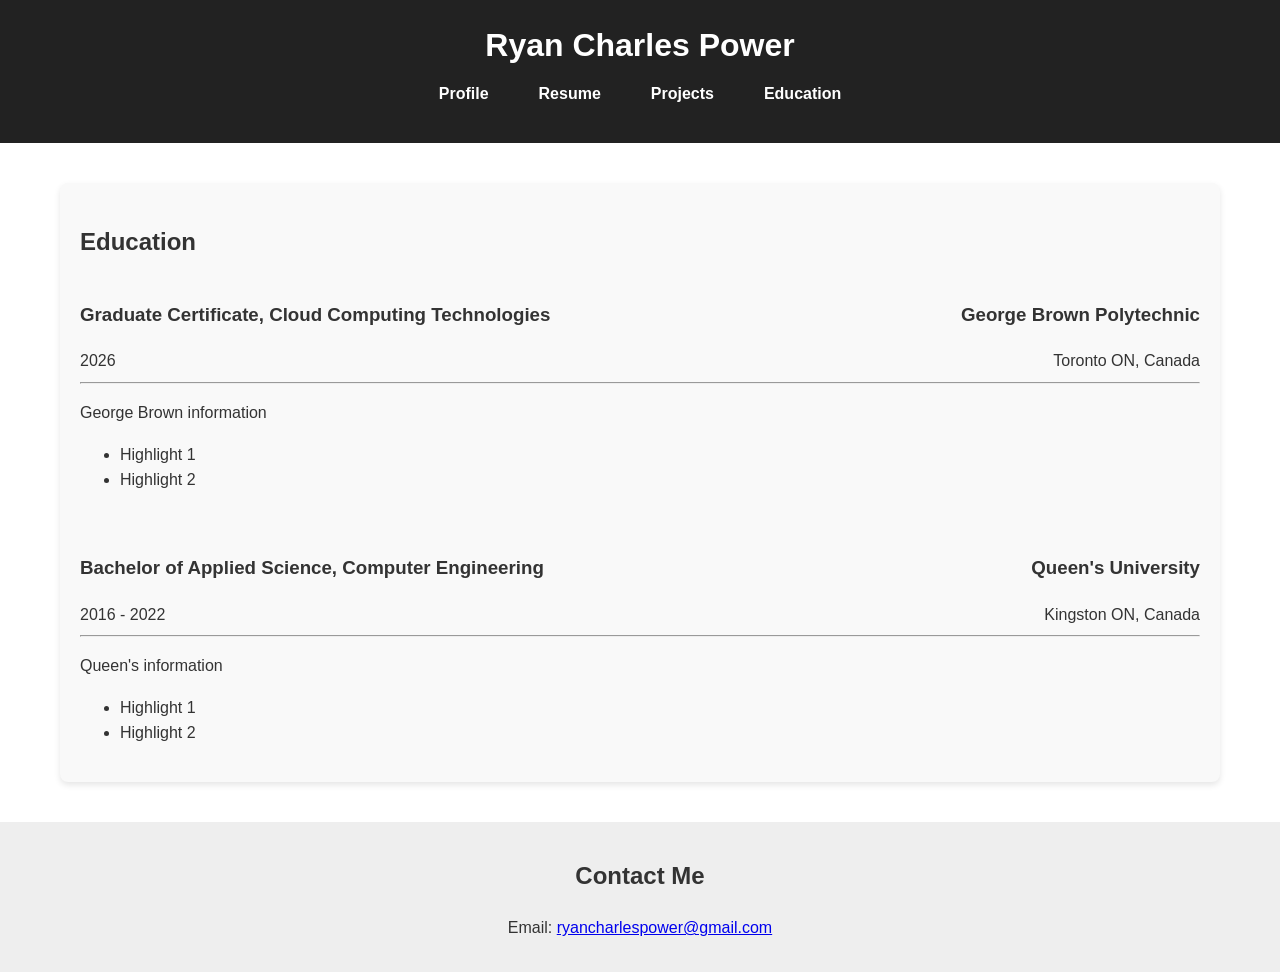
==== education.html @ f2cc6e6d "Put in detailed placeholder for resume. Fixed positioning in resume and education. Added favicon and" ====
<!DOCTYPE html>
<html lang="en">

    <head>
        <meta charset="UTF-8">
        <link rel="stylesheet" href="css/styles.css">
        <title>Ryan Charles Power | Portfolio</title>

        <!-- FAVICONS -->
        <link rel="icon" type="image/png" sizes="32x32" href="resources/favicon-32x32.png">
        <link rel="icon" type="image/png" sizes="16x16" href="resources/favicon-16x16.png">
    </head>

    <body>
        <header>
            <h1>Ryan Charles Power</h1>

            <nav>
                <ul>
                    <li><a href="index.html">Profile</a></li>
                    <li><a href="resume.html">Resume</a></li>
                    <li><a href="projects.html">Projects</a></li>
                    <li><a href="education.html">Education</a></li>
                </ul>
            </nav>
        </header>

        <main>
            <section>
                <h2>Education</h2>

                <!--George Brown Polytechnic-->
                <div class="container">
                    <div class="left-text"><h3>Graduate Certificate, Cloud Computing Technologies</h3></div>
                    <div class="right-text"><h3>George Brown Polytechnic</h3></div>
                </div>
                <div class="container">
                    <div class="left-text">2026</div>
                    <div class="right-text">Toronto ON, Canada</div>
                </div>
                <hr>
                <p>George Brown information</p>
                <ul>
                    <li>Highlight 1</li>
                    <li>Highlight 2</li>
                </ul>

                <!--Queen's University-->
                <br>
                <div class="container">
                    <div class="left-text"><h3>Bachelor of Applied Science, Computer Engineering</h3></div>
                    <div class="right-text"><h3>Queen's University</h3></div>
                </div>
                <div class="container">
                    <div class="left-text">2016 - 2022</div>
                    <div class="right-text">Kingston ON, Canada</div>
                </div>
                <hr>
                <p>Queen's information</p>
                <ul>
                    <li>Highlight 1</li>
                    <li>Highlight 2</li>
                </ul>
            </section>
        </main>

        <footer>
            <h2>Contact Me</h2>
            <p>Email: <a href="mailto:ryancharlespower@gmail.com">ryancharlespower@gmail.com</a></p>
        </footer>
    </body>
</html>
---- css/styles.css ----
/* Reset default browser styles */
* {
    box-sizing: border-box;
}

body {
    margin: 0;
    font-family: 'Roboto', sans-serif;
    color: #333;
    line-height: 1.6;
}

/* Header */
header {
    background-color: #222;
    color: white;
    padding: 20px;
    text-align: center;
    display: flex;
    flex-direction: column;
    align-items: center;
    position: sticky;
    top: 0;
    z-index: 100;
}

header h1 {
    margin: 0;
}

/* Navigation */
nav ul {
    list-style: none;
    padding: 0;
    display: flex;
    gap: 20px;
    margin-top: 10px;
}

nav li {
    display: inline;
    margin: 0 15px;
}

nav a {
    color: white;
    text-decoration: none;
    font-weight: bold;
    transition: color 0.3s ease, transform 0.3s ease;
}

nav a:hover {
    text-decoration: underline;
    color: #f57c00; /* orange accent */
    transform: scale(1.1)
}

/* Main content */
main {
    padding: 40px;
    max-width: 1200px;
    margin: auto;
    padding: 40px 20px;
}

/* Sections */
section {
    background: #f9f9f9;
    padding: 20px;
    border-radius: 8px;
    box-shadow: 0 3px 6px rgba(0,0,0,0.1);
}

/* Footer */
footer {
    text-align: center;
    padding: 15px;
    background: #eee;
}

.button {
    background: #1a73e8;
    color: white;
    padding: 10px 20px;
    border-radius: 5px;
    text-decoration: none;
    font-weight: bold;
    display: inline-block;
    transition: background 0.3s ease;
}

.button:hover {
    background: #155ab6;
}

.projects-grid {
    display: grid;
    grid-template-columns: repeat(2, minmax(250px, 1fr));
    gap: 20px;
}

.project-card {
    background: #fff;
    padding: 20px;
    border-radius: 10px;
    box-shadow: 0 3px 6px rgba(0,0,0,0.1);
    transition: transform 0.3s ease, box-shadow 0.3s ease;
}

.project-card:hover {
    transform: translateY(-5px);
    box-shadow: 0 8px 20px rgba(0,0,0,0.2);
}

.container {
    display: flex;
    justify-content: space-between;
    width: 100%; /* Ensure the container spans the full width */
}

.left-text {
    /* Optional: ensures left alignment if the container's text-align property is different */
    text-align: left; 
}

.right-text {
    /* Optional: ensures right alignment if the container's text-align property is different */
    text-align: right;
}
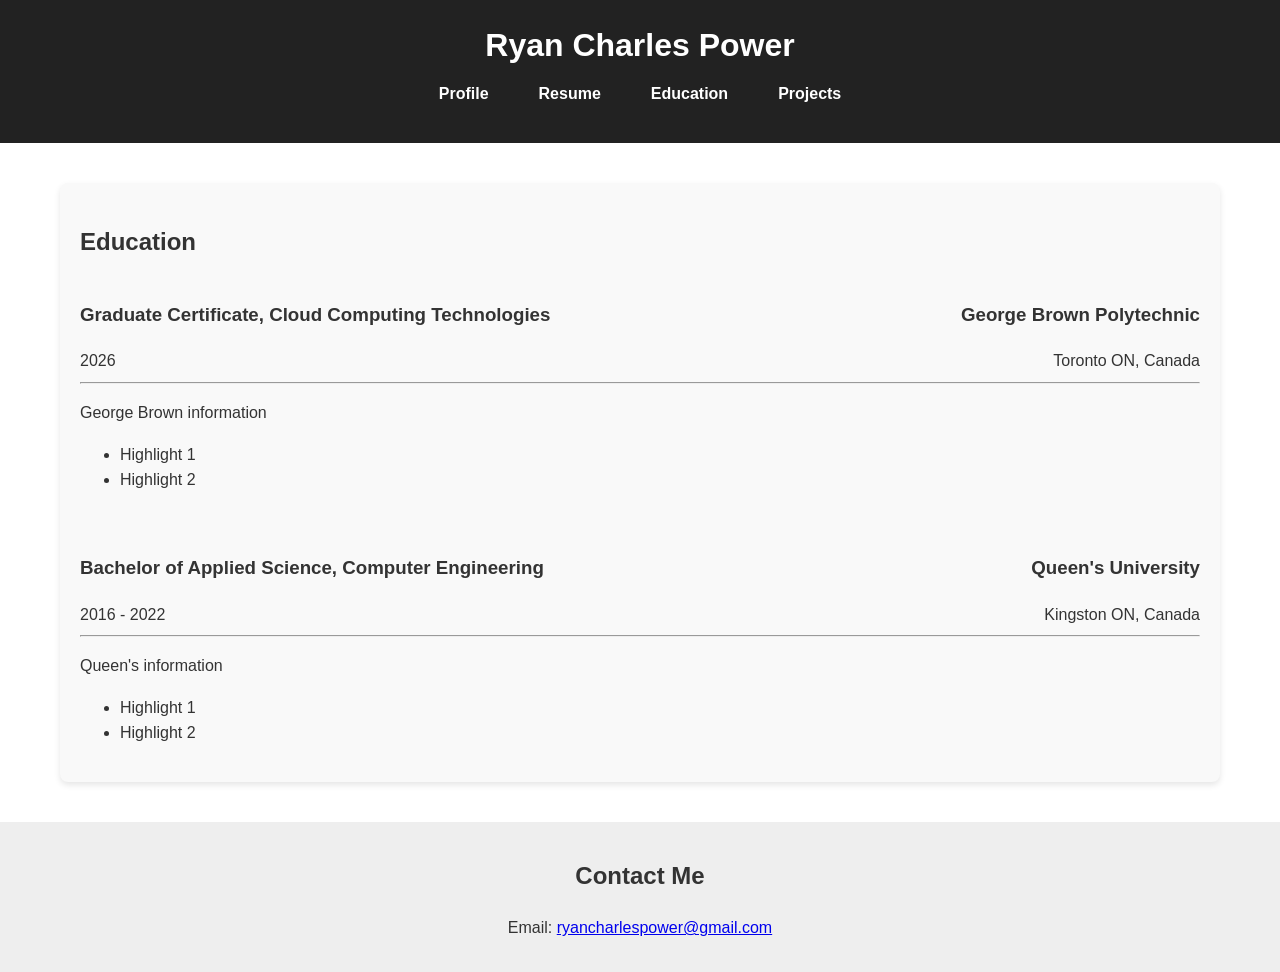
==== commit 5260b0bf: "Added basic info to the bio, a placeholder image, and changed the order for the page select" ====
--- a/education.html
+++ b/education.html
@@ -19,8 +19,8 @@
                 <ul>
                     <li><a href="index.html">Profile</a></li>
                     <li><a href="resume.html">Resume</a></li>
+                    <li><a href="education.html">Education</a></li>
                     <li><a href="projects.html">Projects</a></li>
-                    <li><a href="education.html">Education</a></li>
                 </ul>
             </nav>
         </header>
--- a/css/styles.css
+++ b/css/styles.css
@@ -78,7 +78,7 @@
     background: #eee;
 }
 
-.button {
+.resume_button {
     background: #1a73e8;
     color: white;
     padding: 10px 20px;
@@ -89,8 +89,27 @@
     transition: background 0.3s ease;
 }
 
-.button:hover {
+.resume_button:hover {
     background: #155ab6;
+}
+
+.reference_button {
+    background: #1a73e8;
+    color: white;
+    padding: 5px 10px;
+    border-radius: 5px;
+    text-decoration: none;
+    font-weight: bold;
+    display: inline-block;
+    transition: background 0.3s ease;
+}
+
+.reference_button:hover {
+    background: #155ab6;
+}
+
+.reference_div_center {
+    text-align: center;
 }
 
 .projects-grid {
@@ -127,3 +146,22 @@
     /* Optional: ensures right alignment if the container's text-align property is different */
     text-align: right;
 }
+
+.right-circle {
+  /* 1. Ensure the image is a perfect square for a perfect circle */
+  width: 200px;
+  height: 200px; 
+
+  /* 2. Apply border-radius to create the circle shape */
+  border-radius: 50%; 
+
+  /* 3. Float the image to the right side of its container */
+  float: right; 
+
+  /* 4. Optional: Add some margin for spacing between the image and surrounding text */
+  margin-left: 20px;
+  margin-bottom: 10px;
+  
+  /* 5. Optional: Ensure the image covers the circle area nicely */
+  object-fit: cover; 
+}
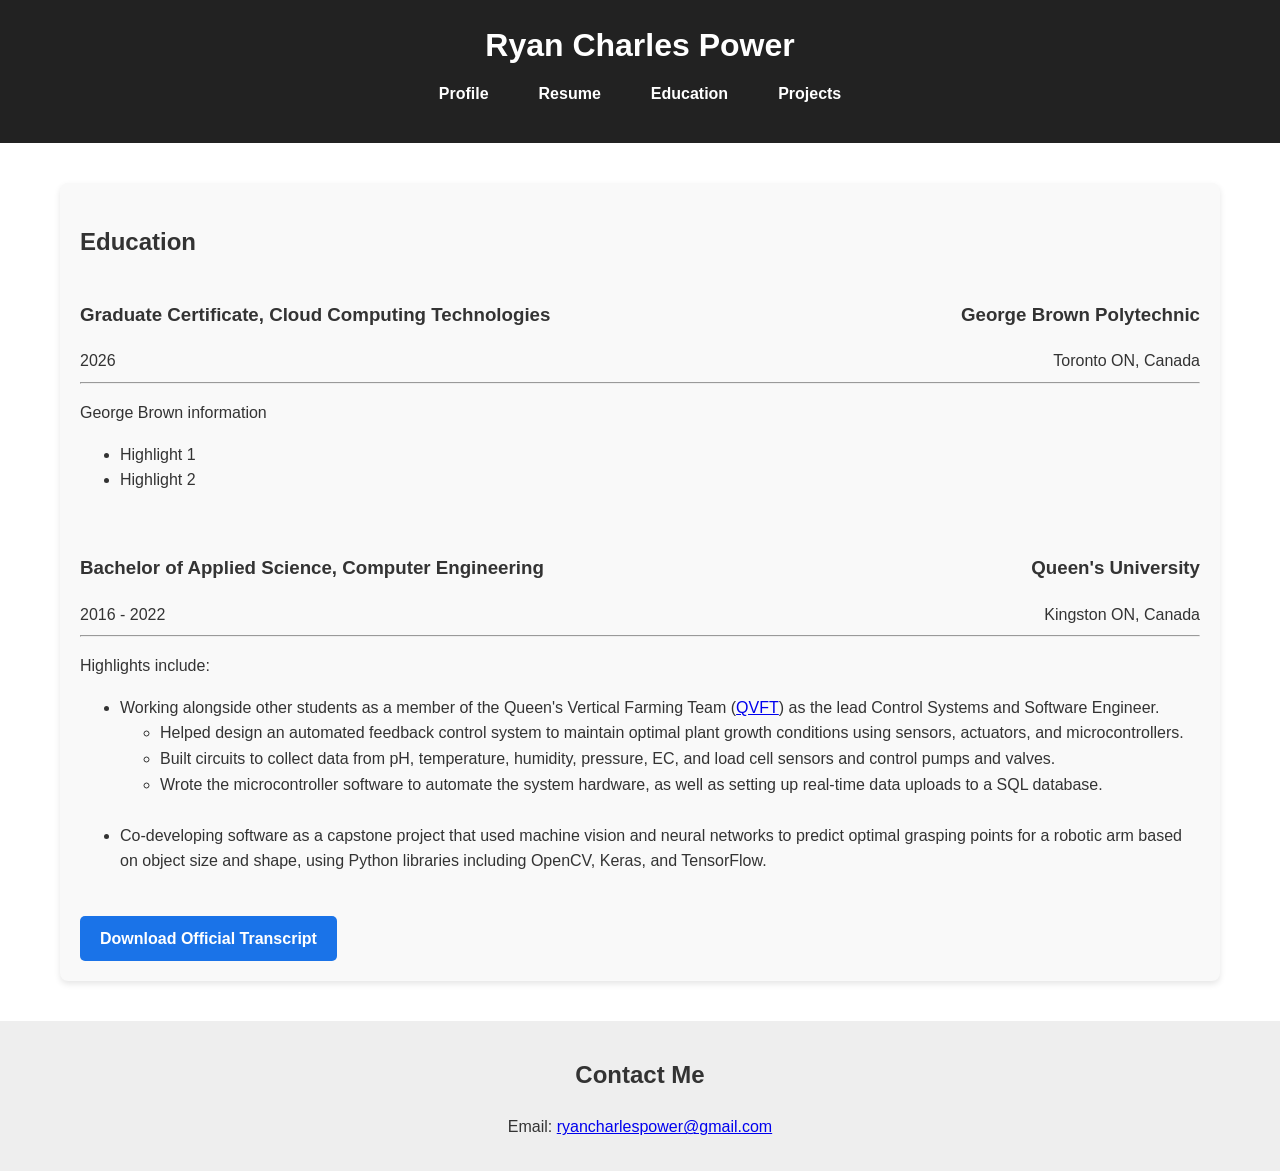
==== commit 5f96dff8: "Replaced the placeholder profile image and added details on Queen's education" ====
--- a/education.html
+++ b/education.html
@@ -56,11 +56,20 @@
                     <div class="right-text">Kingston ON, Canada</div>
                 </div>
                 <hr>
-                <p>Queen's information</p>
+                <p>Highlights include:</p>
                 <ul>
-                    <li>Highlight 1</li>
-                    <li>Highlight 2</li>
+                    <li>Working alongside other students as a member of the Queen's Vertical Farming Team (<a href="https://qvft.ca/" target="_blank" rel="noopener noreferrer">QVFT</a>) as the lead Control Systems and Software Engineer. 
+                        <ul>
+                            <li>Helped design an automated feedback control system to maintain optimal plant growth conditions using sensors, actuators, and microcontrollers.</li>
+                            <li>Built circuits to collect data from pH, temperature, humidity, pressure, EC, and load cell sensors and control pumps and valves.</li>
+                            <li>Wrote the microcontroller software to automate the system hardware, as well as setting up real-time data uploads to a SQL database.</li>
+                        </ul>
+                    </li>
+                    <br>
+                    <li>Co-developing software as a capstone project that used machine vision and neural networks to predict optimal grasping points for a robotic arm based on object size and shape, using Python libraries including OpenCV, Keras, and TensorFlow.</li>
                 </ul>
+                <br>
+                <a href="resources/Queens_Transcript.pdf" download class="resume_button" target="_blank" rel="noopener noreferrer">Download Official Transcript</a>
             </section>
         </main>
 
--- a/css/styles.css
+++ b/css/styles.css
@@ -164,4 +164,60 @@
   
   /* 5. Optional: Ensure the image covers the circle area nicely */
   object-fit: cover; 
+
+  border: 3px solid #333
+}
+
+#dev-dashboard {
+    margin-top: 40px;
+}
+
+.dashboard-container {
+    display: grid;
+    grid-template-columns: 1.1fr 1fr 1fr;
+    gap: 24px;
+    margin-top: 15px;
+}
+
+.dashboard-card {
+    background: #fafafa;
+    border: 1px solid #e6e6e6;
+    border-radius: 10px;
+    padding: 20px;
+    box-shadow: 0 2px 6px rgba(0,0,0,0.04);
+    transition: transform 0.15s ease, box-shadow 0.15s ease;
+}
+
+.dashboard-card:hover {
+    transform: translateY(-2px);
+    box-shadow: 0 6px 14px rgba(0,0,0,0.08);
+}
+
+.dashboard-card h3 {
+    margin-top: 0;
+    margin-bottom: 12px;
+    font-size: 1.05rem;
+    color: #333;
+    border-bottom: 1px solid #eee;
+    padding-bottom: 6px;
+}
+
+.dashboard-card ul {
+    list-style: none;
+    padding: 0;
+    margin: 0;
+}
+
+.dashboard-card li {
+    padding: 4px 0;
+    font-size: 0.95rem;
+}
+
+.dashboard-card span {
+    font-weight: 600;
+}
+
+.repo-star {
+    color: #f4b400;
+    margin-left: 4px;
 }
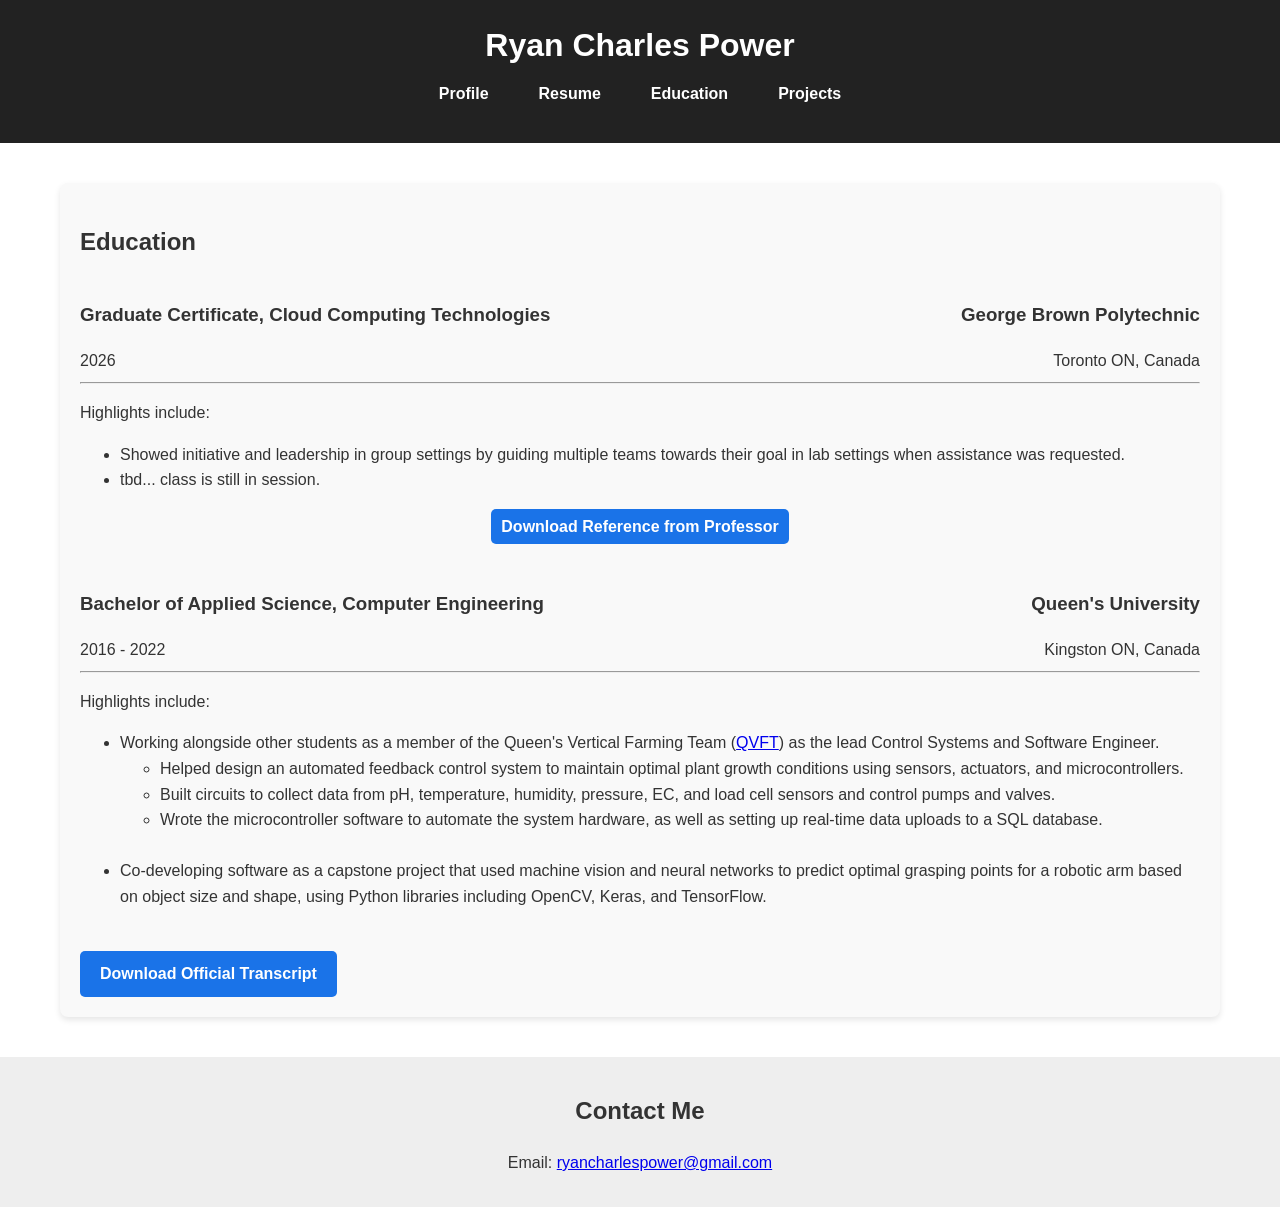
==== commit f3e248b5: "filled in placeholder info, to be more detailed later, as well as filled in project 3" ====
--- a/education.html
+++ b/education.html
@@ -39,11 +39,14 @@
                     <div class="right-text">Toronto ON, Canada</div>
                 </div>
                 <hr>
-                <p>George Brown information</p>
+                <p>Highlights include:</p>
                 <ul>
-                    <li>Highlight 1</li>
-                    <li>Highlight 2</li>
+                    <li>Showed initiative and leadership in group settings by guiding multiple teams towards their goal in lab settings when assistance was requested.</li>
+                    <li>tbd... class is still in session.</li>
                 </ul>
+                <div class="reference_div_center">
+                    <a href="resources/Recommendation_Letter_George.pdf" download class="reference_button" target="_blank" rel="noopener noreferrer">Download Reference from Professor</a>
+                </div>
 
                 <!--Queen's University-->
                 <br>
--- a/css/styles.css
+++ b/css/styles.css
@@ -220,4 +220,52 @@
 .repo-star {
     color: #f4b400;
     margin-left: 4px;
+}
+
+.language-bar {
+    display: flex;
+    align-items: center;
+    margin-bottom: 6px;
+}
+
+.language-name {
+    width: 90px;
+    font-size: 0.9rem;
+    flex-shrink: 0;
+    text-align: right;
+    margin-right: 10px;
+}
+
+.language-graph {
+    height: 10px;
+    background: #eee;
+    flex-grow: 1;
+    border-radius: 4px;
+    overflow: hidden;
+}
+
+.language-number {
+    width: 55px;
+    text-align: left;
+    font-family: 'Courier New', monospace;
+    font-size: 0.85rem;
+    margin-left: 10px;
+    flex-shrink: 0;
+}
+
+.language-fill {
+    height: 100%;
+    background: #f57c00;
+}
+
+.github-profile {
+    display: flex;
+    align-items: center;
+    gap: 15px;
+    margin-bottom: 15px;
+}
+
+.github-avatar {
+    width: 60px;
+    border-radius: 50%;
 }
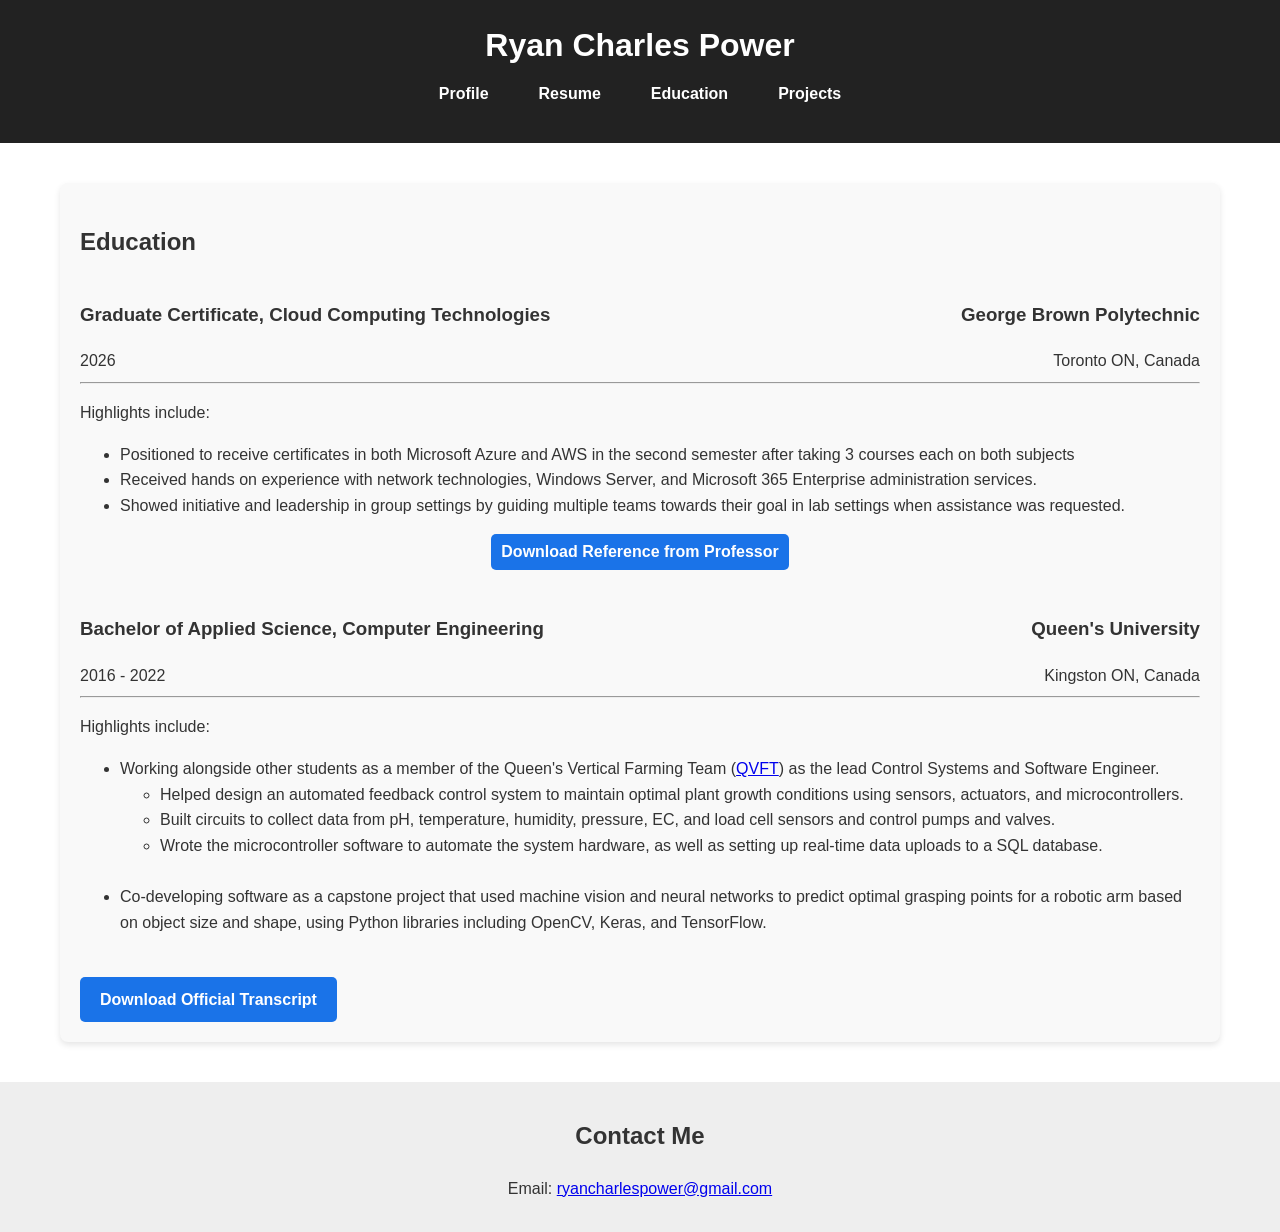
==== commit 7202f7c9: "Merge pull request #14 from ryan-charles-power/Resume_and_Education_update Updated resume pdf, educa" ====
--- a/education.html
+++ b/education.html
@@ -41,8 +41,9 @@
                 <hr>
                 <p>Highlights include:</p>
                 <ul>
+                    <li>Positioned to receive certificates in both Microsoft Azure and AWS in the second semester after taking 3 courses each on both subjects </li>
+                    <li>Received hands on experience with network technologies, Windows Server, and Microsoft 365 Enterprise administration services.</li>
                     <li>Showed initiative and leadership in group settings by guiding multiple teams towards their goal in lab settings when assistance was requested.</li>
-                    <li>tbd... class is still in session.</li>
                 </ul>
                 <div class="reference_div_center">
                     <a href="resources/Recommendation_Letter_George.pdf" download class="reference_button" target="_blank" rel="noopener noreferrer">Download Reference from Professor</a>
@@ -62,11 +63,11 @@
                 <p>Highlights include:</p>
                 <ul>
                     <li>Working alongside other students as a member of the Queen's Vertical Farming Team (<a href="https://qvft.ca/" target="_blank" rel="noopener noreferrer">QVFT</a>) as the lead Control Systems and Software Engineer. 
-                        <ul>
-                            <li>Helped design an automated feedback control system to maintain optimal plant growth conditions using sensors, actuators, and microcontrollers.</li>
-                            <li>Built circuits to collect data from pH, temperature, humidity, pressure, EC, and load cell sensors and control pumps and valves.</li>
-                            <li>Wrote the microcontroller software to automate the system hardware, as well as setting up real-time data uploads to a SQL database.</li>
-                        </ul>
+                    <ul>
+                        <li>Helped design an automated feedback control system to maintain optimal plant growth conditions using sensors, actuators, and microcontrollers.</li>
+                        <li>Built circuits to collect data from pH, temperature, humidity, pressure, EC, and load cell sensors and control pumps and valves.</li>
+                        <li>Wrote the microcontroller software to automate the system hardware, as well as setting up real-time data uploads to a SQL database.</li>
+                    </ul>
                     </li>
                     <br>
                     <li>Co-developing software as a capstone project that used machine vision and neural networks to predict optimal grasping points for a robotic arm based on object size and shape, using Python libraries including OpenCV, Keras, and TensorFlow.</li>
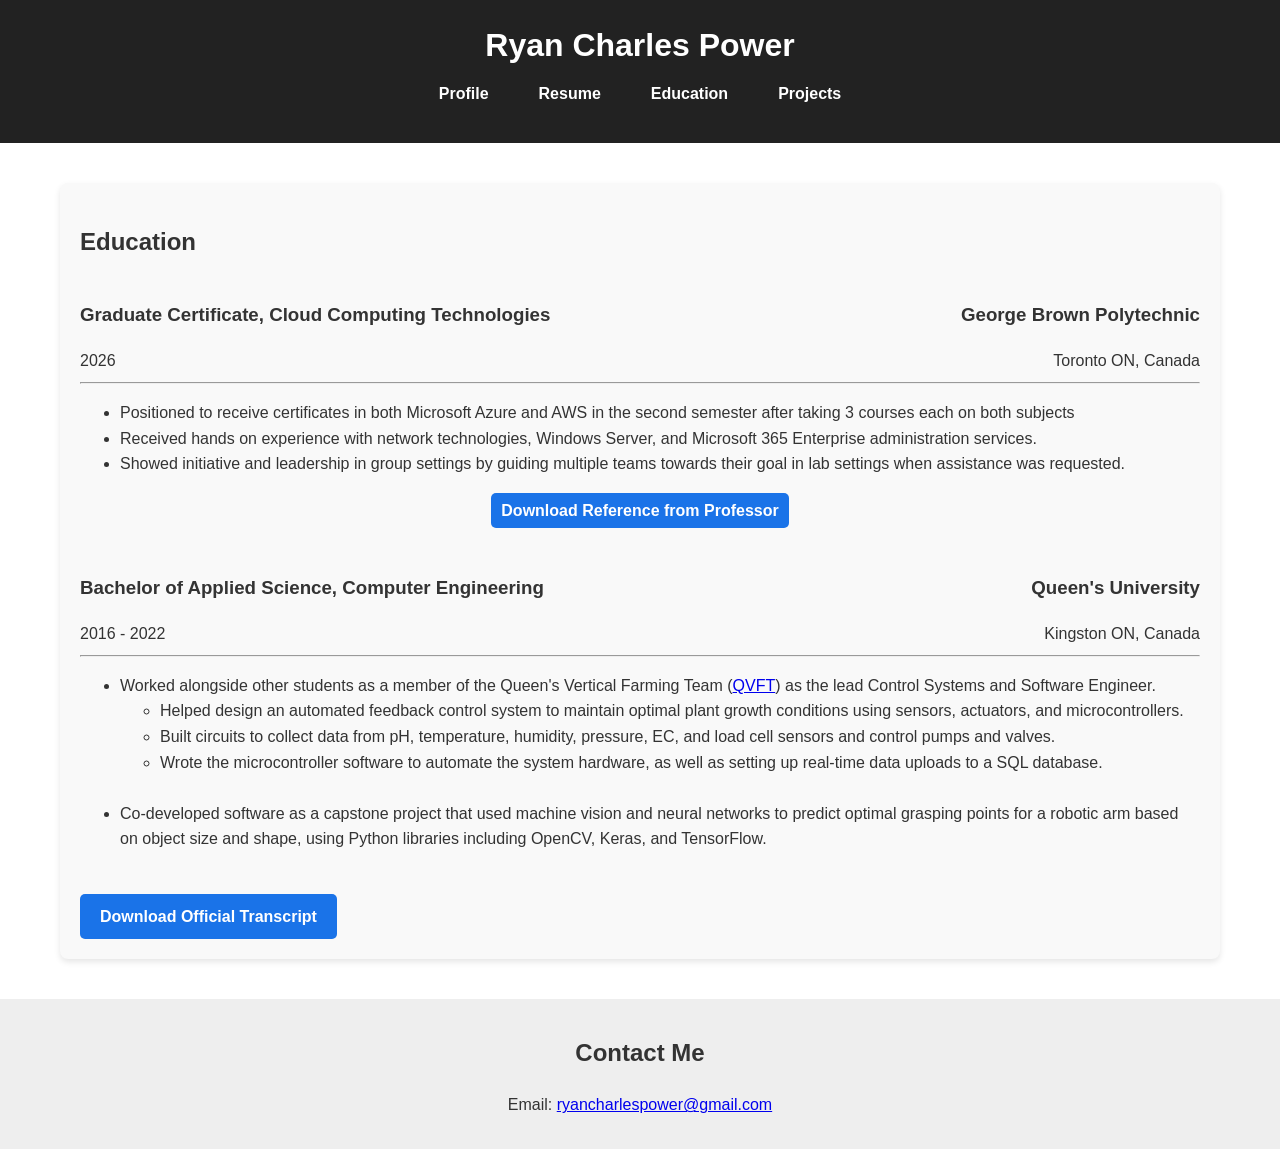
==== commit ddf8c5dc: "Fixed typos and polished text" ====
--- a/education.html
+++ b/education.html
@@ -39,7 +39,6 @@
                     <div class="right-text">Toronto ON, Canada</div>
                 </div>
                 <hr>
-                <p>Highlights include:</p>
                 <ul>
                     <li>Positioned to receive certificates in both Microsoft Azure and AWS in the second semester after taking 3 courses each on both subjects </li>
                     <li>Received hands on experience with network technologies, Windows Server, and Microsoft 365 Enterprise administration services.</li>
@@ -60,9 +59,8 @@
                     <div class="right-text">Kingston ON, Canada</div>
                 </div>
                 <hr>
-                <p>Highlights include:</p>
                 <ul>
-                    <li>Working alongside other students as a member of the Queen's Vertical Farming Team (<a href="https://qvft.ca/" target="_blank" rel="noopener noreferrer">QVFT</a>) as the lead Control Systems and Software Engineer. 
+                    <li>Worked alongside other students as a member of the Queen's Vertical Farming Team (<a href="https://qvft.ca/" target="_blank" rel="noopener noreferrer">QVFT</a>) as the lead Control Systems and Software Engineer. 
                     <ul>
                         <li>Helped design an automated feedback control system to maintain optimal plant growth conditions using sensors, actuators, and microcontrollers.</li>
                         <li>Built circuits to collect data from pH, temperature, humidity, pressure, EC, and load cell sensors and control pumps and valves.</li>
@@ -70,7 +68,7 @@
                     </ul>
                     </li>
                     <br>
-                    <li>Co-developing software as a capstone project that used machine vision and neural networks to predict optimal grasping points for a robotic arm based on object size and shape, using Python libraries including OpenCV, Keras, and TensorFlow.</li>
+                    <li>Co-developed software as a capstone project that used machine vision and neural networks to predict optimal grasping points for a robotic arm based on object size and shape, using Python libraries including OpenCV, Keras, and TensorFlow.</li>
                 </ul>
                 <br>
                 <a href="resources/Queens_Transcript.pdf" download class="resume_button" target="_blank" rel="noopener noreferrer">Download Official Transcript</a>
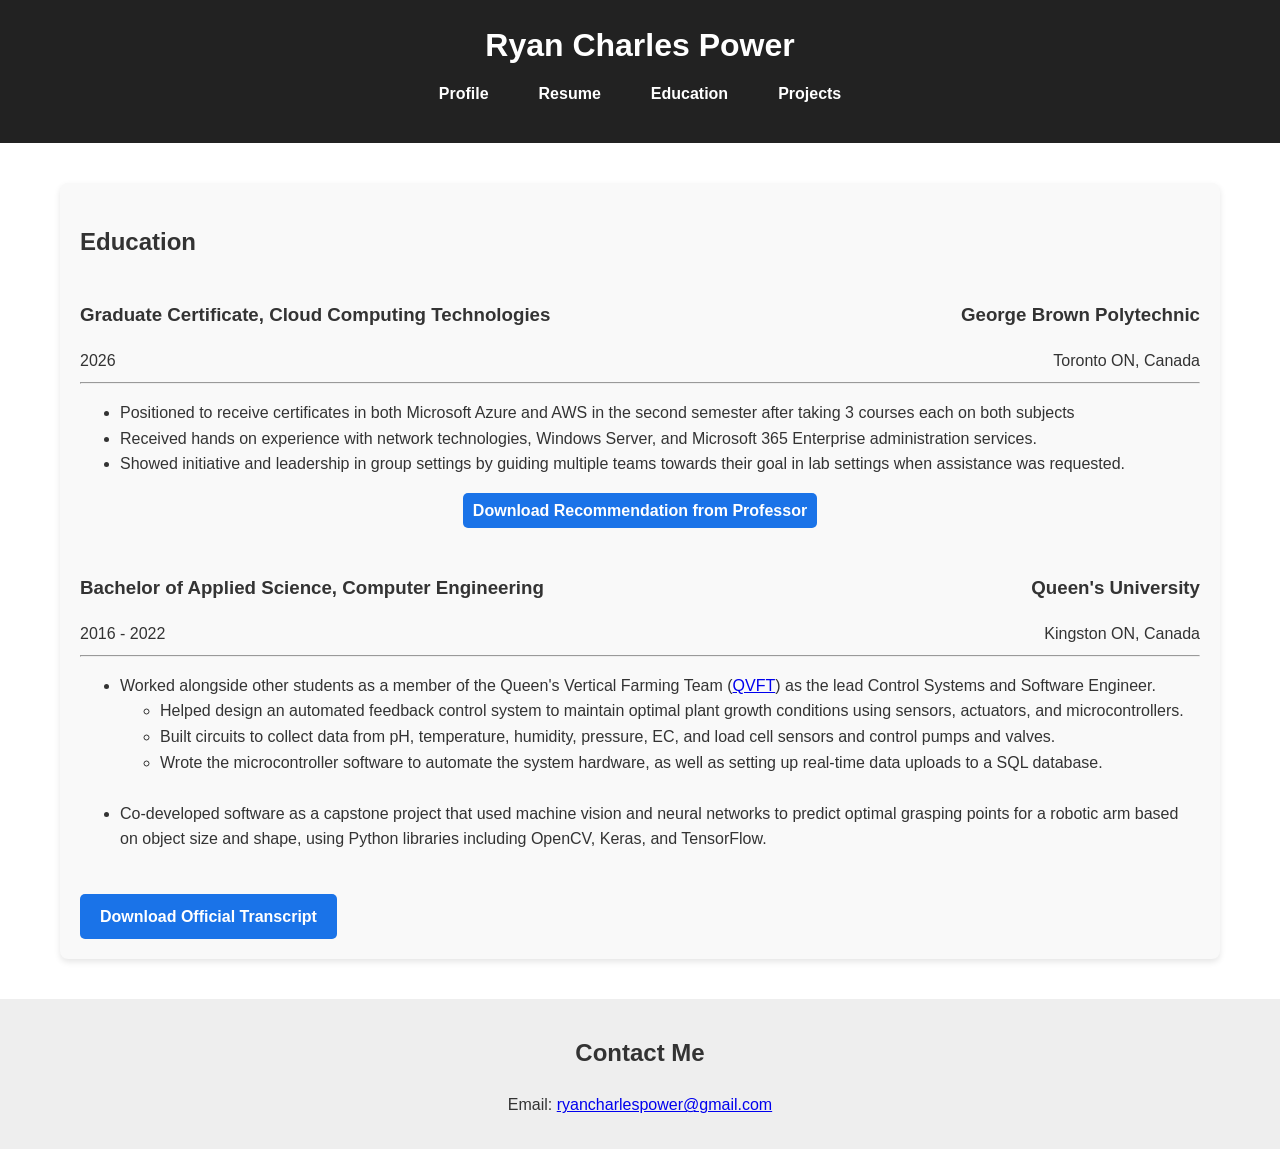
==== commit 9798364a: "Merge pull request #15 from ryan-charles-power/Gamesheet_recommendation Added link to recommendation" ====
--- a/education.html
+++ b/education.html
@@ -45,7 +45,7 @@
                     <li>Showed initiative and leadership in group settings by guiding multiple teams towards their goal in lab settings when assistance was requested.</li>
                 </ul>
                 <div class="reference_div_center">
-                    <a href="resources/Recommendation_Letter_George.pdf" download class="reference_button" target="_blank" rel="noopener noreferrer">Download Reference from Professor</a>
+                    <a href="resources/Recommendation_Letter_George.pdf" download class="reference_button" target="_blank" rel="noopener noreferrer">Download Recommendation from Professor</a>
                 </div>
 
                 <!--Queen's University-->
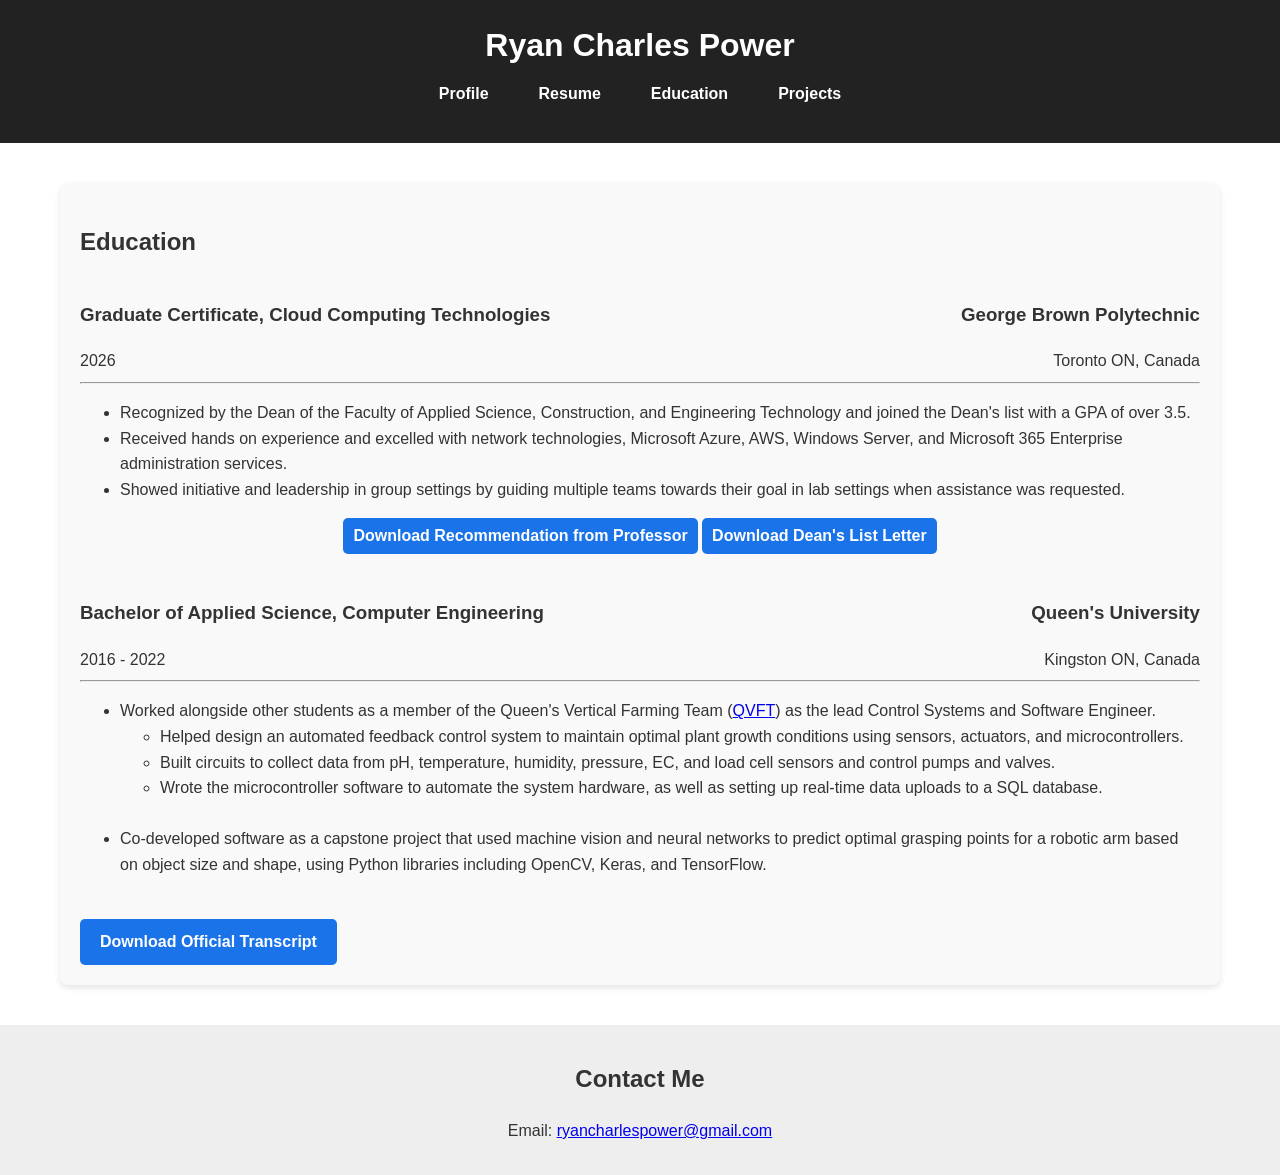
==== commit b33efad2: "Added Dean's List Letter and updated George Brown info" ====
--- a/education.html
+++ b/education.html
@@ -40,12 +40,13 @@
                 </div>
                 <hr>
                 <ul>
-                    <li>Positioned to receive certificates in both Microsoft Azure and AWS in the second semester after taking 3 courses each on both subjects </li>
-                    <li>Received hands on experience with network technologies, Windows Server, and Microsoft 365 Enterprise administration services.</li>
+                    <li>Recognized by the Dean of the Faculty of Applied Science, Construction, and Engineering Technology and joined the Dean's list with a GPA of over 3.5.</li>
+                    <li>Received hands on experience and excelled with network technologies, Microsoft Azure, AWS, Windows Server, and Microsoft 365 Enterprise administration services.</li>
                     <li>Showed initiative and leadership in group settings by guiding multiple teams towards their goal in lab settings when assistance was requested.</li>
                 </ul>
                 <div class="reference_div_center">
                     <a href="resources/Recommendation_Letter_George.pdf" download class="reference_button" target="_blank" rel="noopener noreferrer">Download Recommendation from Professor</a>
+                    <a href="resources/GeorgeBrown_Deans_List_Letter.pdf" download class="reference_button" target="_blank" rel="noopener noreferrer">Download Dean's List Letter</a>
                 </div>
 
                 <!--Queen's University-->
